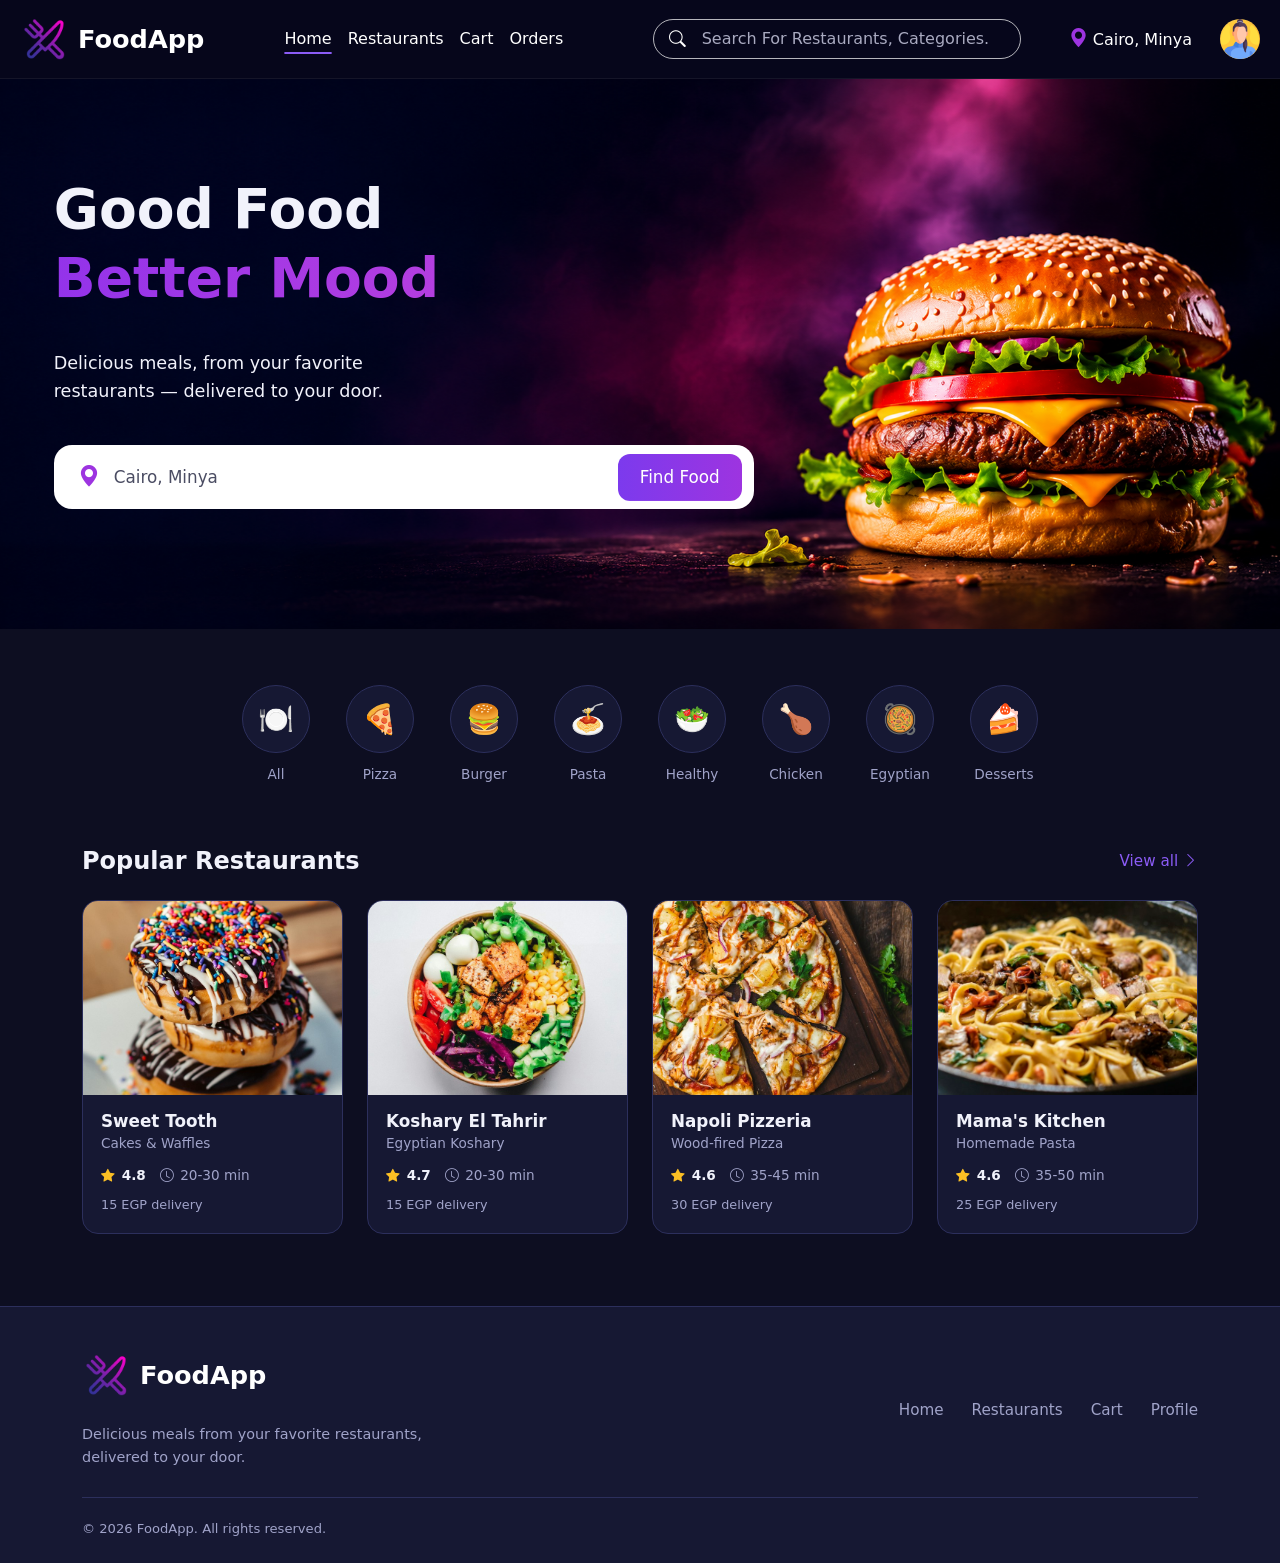
==== index.html @ acb07365 "Add files via upload" ====
<!doctype html>
<html lang="en" data-bs-theme="dark">
  <head>
    <meta charset="UTF-8" />
    <meta name="viewport" content="width=device-width, initial-scale=1" />
    <title>FoodApp</title>
    <link rel="icon" href="images/logo.png" />
    <link rel="stylesheet" href="css/bootstrap.min.css" />
    <link
      href="https://cdn.jsdelivr.net/npm/bootstrap-icons@1.11.3/font/bootstrap-icons.min.css"
      rel="stylesheet"
    />
    <link rel="stylesheet" href="css/style.css" />
  </head>
  <body>
    <nav class="navbar navbar-expand-lg app-navbar sticky-top">
      <div class="container-fluid app-nav-inner">
        <a class="navbar-brand" href="index.html">
          <img
            src="images/logo.png"
            alt="Restaurant Logo"
            class="brand-logo"
          />FoodApp
        </a>

        <form
          class="nav-search nav-search-tablet d-none d-md-flex d-lg-none"
          role="search"
        >
          <i class="bi bi-search" aria-hidden="true"></i>
          <input
            type="search"
            class="nav-search-input"
            placeholder="Search For Restaurants, Categories..."
            aria-label="Search for restaurants or categories"
          />
        </form>

        <button
          class="navbar-toggler"
          type="button"
          data-bs-toggle="offcanvas"
          data-bs-target="#mainNav"
          aria-controls="mainNav"
          aria-label="Open menu"
        >
          <span class="navbar-toggler-icon"></span>
        </button>

        <div
          class="offcanvas offcanvas-end"
          tabindex="-1"
          id="mainNav"
          aria-labelledby="mainNavLabel"
        >
          <div class="offcanvas-header">
            <span class="navbar-brand" id="mainNavLabel"
              ><img
                src="images/logo.png"
                alt="Restaurant Logo"
                class="brand-logo"
              />FoodApp</span
            >
            <button
              type="button"
              class="btn-close"
              data-bs-dismiss="offcanvas"
              aria-label="Close menu"
            ></button>
          </div>

          <div class="offcanvas-body">
            <ul class="navbar-nav nav-links">
              <li class="nav-item">
                <a class="nav-link" href="index.html" data-page="index.html"
                  >Home</a
                >
              </li>
              <li class="nav-item">
                <a
                  class="nav-link"
                  href="restaurants.html"
                  data-page="restaurants.html"
                  >Restaurants</a
                >
              </li>
              <li class="nav-item">
                <a class="nav-link" href="cart.html" data-page="cart.html"
                  >Cart
                  <span id="cartCount" class="cart-badge d-none">0</span></a
                >
              </li>
              <li class="nav-item">
                <a class="nav-link" href="orders.html" data-page="orders.html"
                  >Orders</a
                >
              </li>
            </ul>

            <form
              class="nav-search nav-search-main d-flex d-md-none d-lg-flex"
              role="search"
            >
              <i class="bi bi-search" aria-hidden="true"></i>
              <input
                type="search"
                class="nav-search-input"
                placeholder="Search For Restaurants, Categories..."
                aria-label="Search for restaurants or categories"
              />
            </form>

            <div class="nav-location d-none d-lg-block">
              <i class="bi bi-geo-alt-fill" aria-hidden="true"></i>
              <span class="nav-location-text">Cairo, Minya</span>
            </div>

            <a
              class="nav-avatar d-none d-lg-block"
              href="profile.html"
              data-page="profile.html"
              aria-label="Profile"
            >
              <span class="avatar-circle">
                <img src="images/woman.png" alt="Person" class="w-100" />
              </span>
            </a>
          </div>
        </div>
      </div>
    </nav>

    <main>
      <section class="hero-section">
        <div class="hero-content">
          <h1 class="hero-title">
            Good Food<br /><span class="hero-accent">Better Mood</span>
          </h1>
          <p class="hero-text">
            Delicious meals, from your favorite restaurants &mdash; delivered to
            your door.
          </p>

          <form id="locationForm" class="location-box">
            <i class="bi bi-geo-alt-fill location-pin" aria-hidden="true"></i>
            <input
              type="text"
              id="locationInput"
              class="location-input"
              placeholder="Enter your delivery area"
              aria-label="Delivery area"
              autocomplete="off"
            />
            <button type="submit" class="btn-find">Find Food</button>
          </form>
        </div>
      </section>
      <section class="section pb-0">
        <div class="container">
          <div id="categoryList" class="category-list"></div>
        </div>
      </section>
      <section class="section">
        <div class="container">
          <div class="d-flex justify-content-between align-items-center mb-4">
            <h2 class="section-title mb-0">Popular Restaurants</h2>
            <a href="restaurants.html" class="view-all"
              >View all <i class="bi bi-chevron-right"></i
            ></a>
          </div>
          <div id="popularList" class="row g-4"></div>
        </div>
      </section>
    </main>
    <footer class="app-footer">
      <div class="container">
        <div class="row gy-4 align-items-center">
          <div class="col-md-6">
            <a class="navbar-brand" href="index.html"
              ><img src="images/logo.png" alt="" class="brand-logo" />FoodApp</a
            >
            <p class="footer-text mb-0 mt-3">
              Delicious meals from your favorite restaurants, delivered to your
              door.
            </p>
          </div>
          <div class="col-md-6">
            <ul class="footer-links">
              <li><a href="index.html">Home</a></li>
              <li><a href="restaurants.html">Restaurants</a></li>
              <li><a href="cart.html">Cart</a></li>
              <li><a href="profile.html">Profile</a></li>
            </ul>
          </div>
        </div>
        <p class="footer-copy">&copy; 2026 FoodApp. All rights reserved.</p>
      </div>
    </footer>

    <script src="js/bootstrap.bundle.min.js"></script>
    <script src="js/app.js"></script>
  </body>
</html>
---- css/style.css ----
:root {
  --bg: #0d0e21;
  --nav-bg: #06061b;
  --surface: #161833;
  --surface-2: #1f2245;
  --line: #2c2f5c;
  --text: #f1f2fb;
  --muted: #a0a3c9;
  --primary: #8b5cf6;
  --primary-hover: #7c3aed;
  --accent: #9d34e0;
  --indigo: #5a4df5;
  --star: #fbbf24;
  --radius: 16px;
  --shadow: 0 12px 32px rgba(0, 0, 0, 0.35);
  --font:
    "Segoe UI", system-ui, -apple-system, Roboto, "Helvetica Neue", Arial,
    sans-serif;
}

body {
  font-family: var(--font);
  background: var(--bg);
  color: var(--text);
  line-height: 1.6;
}
a {
  color: inherit;
  text-decoration: none;
}
:focus-visible {
  outline: 3px solid var(--primary);
  outline-offset: 3px;
}

.section {
  padding: 48px 0;
}
.section-title {
  font-size: 1.5rem;
  font-weight: 600;
  margin-bottom: 24px;
}
.view-all {
  color: var(--primary);
  font-weight: 500;
  font-size: 0.95rem;
}
.view-all:hover {
  color: var(--text);
}

/* Buttons */
.btn-primary {
  --bs-btn-bg: var(--primary);
  --bs-btn-border-color: var(--primary);
  --bs-btn-color: #fff;
  --bs-btn-hover-bg: var(--primary-hover);
  --bs-btn-hover-border-color: var(--primary-hover);
  --bs-btn-hover-color: #fff;
  --bs-btn-active-bg: var(--primary-hover);
  --bs-btn-active-border-color: var(--primary-hover);
  --bs-btn-active-color: #fff;
  font-weight: 600;
  border-radius: 12px;
  padding: 10px 24px;
}
.btn-reset {
  background: transparent;
  color: var(--muted);
  border: 1px solid var(--line);
  border-radius: 999px;
  padding: 6px 16px;
  font-family: inherit;
  font-size: 0.9rem;
  white-space: nowrap;
}
.btn-reset:hover {
  color: var(--text);
  border-color: var(--primary);
}

/* Navbar */
.app-navbar {
  background: var(--nav-bg);
  border-bottom: 1px solid rgba(255, 255, 255, 0.06);
  padding: 12px 0;
}
.app-nav-inner {
  gap: 16px;
}
.navbar-brand {
  display: inline-flex;
  align-items: center;
  gap: 10px;
  margin: 0;
  font-size: 1.45rem;
  font-weight: 600;
  color: #fff;
}
.brand-logo {
  width: 40px;
  object-fit: contain;
}
.navbar-toggler {
  margin-left: auto;
  border: 1px solid var(--line);
  padding: 6px 10px;
}

.nav-search {
  position: relative;
  align-items: center;
  border: 1px solid rgba(255, 255, 255, 0.7);
  border-radius: 999px;
  padding: 0 15px;
  height: 48px;
}
.nav-search .bi-search {
  color: #fff;
  font-size: 1.05rem;
  margin-right: 14px;
}
.nav-search-input {
  flex: 1;
  min-width: 0;
  background: transparent;
  border: 0;
  outline: 0;
  color: #fff;
  font-family: inherit;
  font-size: 1rem;
}
.nav-search-input::placeholder {
  color: #a9aac0;
}
.nav-search:focus-within {
  border-color: var(--primary);
}

.app-navbar .offcanvas {
  background: var(--surface);
  border-left: 1px solid var(--line);
  max-width: 50vw;
}
.app-navbar .offcanvas-header {
  border-bottom: 1px solid var(--line);
}
.app-navbar .offcanvas-body {
  display: flex;
  flex-direction: column;
  gap: 20px;
}
.nav-search-main {
  order: -1;
}
.nav-links {
  gap: 5px;
}
.app-navbar .nav-link {
  color: #fff;
  font-size: 1rem;
  padding: 10px 0;
}
.app-navbar .nav-link:hover {
  color: var(--primary);
}
.app-navbar .nav-link.active {
  text-decoration: underline;
  text-decoration-color: var(--primary);
  text-decoration-thickness: 2px;
  text-underline-offset: 8px;
}
.cart-badge {
  display: inline-block;
  min-width: 20px;
  padding: 0 6px;
  margin-left: 4px;
  background: var(--primary);
  color: #fff;
  border-radius: 999px;
  font-size: 0.72rem;
  line-height: 20px;
  text-align: center;
}
.nav-location {
  color: #fff;
  white-space: nowrap;
}
.nav-location .bi {
  color: var(--accent);
  font-size: 1.2rem;
}
.nav-avatar {
  color: #fff;
}
.avatar-circle,
.category-icon,
.empty-icon {
  display: grid;
  place-items: center;
  border-radius: 50%;
}
.avatar-circle {
  width: 40px;
  height: 40px;
  background: linear-gradient(135deg, #ffd24d, #f0a62a);
  color: #26306b;
  font-size: 1.35rem;
}
.nav-avatar.active .avatar-circle {
  box-shadow:
    0 0 0 2px var(--nav-bg),
    0 0 0 4px var(--primary);
}

@media (min-width: 768px) and (max-width: 991.98px) {
  .nav-search-tablet {
    flex: 0 1 380px;
    margin-left: auto;
  }
  .navbar-toggler {
    margin-left: 0;
  }
}
@media (min-width: 992px) {
  .app-navbar {
    padding: 10px 0;
  }
  .app-nav-inner {
    padding: 0 20px;
  }
  .navbar-brand {
    font-size: 1.6rem;
  }
  .brand-logo {
    width: 48px;
    height: 48px;
  }
  .app-navbar .offcanvas {
    max-width: none;
    border: 0;
    background: transparent;
  }
  .app-navbar.navbar-expand-lg .offcanvas .offcanvas-body {
    flex-direction: row;
    align-items: center;
    flex-grow: 1;
    gap: 0;
  }
  .nav-search-main {
    order: 0;
    margin-left: auto;
    flex: 0 1 368px;
    min-width: 180px;
    height: 40px;
  }
  .nav-links {
    flex-direction: row;
    margin-left: 56px;
    gap: 0;
  }
  .app-navbar .nav-link {
    padding: 8px 20px;
  }
  .nav-location {
    margin-left: 48px;
  }
  .nav-avatar {
    margin-left: 28px;
  }
}
@media (min-width: 992px) and (max-width: 1199.98px) {
  .nav-links {
    margin-left: 24px;
  }
  .app-navbar .nav-link {
    padding: 8px 12px;
  }
  .nav-avatar {
    margin-left: 20px;
  }
}

/* Hero */
.hero-section {
  display: flex;
  align-items: center;
  min-height: clamp(520px, 43vw, 680px);
  padding: 48px clamp(24px, 4.2vw, 64px) 72px;
  background: url("../images/background-burger.png") right center / cover
    no-repeat;
}
.hero-content {
  width: 100%;
  max-width: 700px;
}
.hero-title {
  font-size: clamp(2.6rem, 4.3vw, 4.2rem);
  font-weight: 700;
  line-height: 1.25;
  margin-bottom: 36px;
}
.hero-accent {
  background: linear-gradient(90deg, #9333ea, #b43ee0);
  -webkit-background-clip: text;
  background-clip: text;
  color: transparent;
}
.hero-text {
  font-size: 1.1rem;
  max-width: 410px;
  margin-bottom: 40px;
}

.location-box {
  display: flex;
  align-items: center;
  gap: 12px;
  height: 64px;
  padding: 0 12px 0 24px;
  background: #fff;
  border-radius: 18px;
}
.location-pin {
  color: var(--accent);
  font-size: 1.35rem;
}
.location-input {
  flex: 1;
  min-width: 0;
  border: 0;
  outline: 0;
  background: transparent;
  color: #4b4d63;
  font-family: inherit;
  font-size: 1.05rem;
}
.location-input::placeholder {
  color: #8a8ca3;
}
.btn-find {
  background: linear-gradient(
    90deg,
    var(--primary-hover),
    var(--accent),
    var(--indigo)
  );
  background-size: 200% 100%;
  background-position: left center;
  color: #fff;
  border: 0;
  border-radius: 12px;
  padding: 10px 22px;
  font-family: inherit;
  font-size: 1.05rem;
  font-weight: 500;
  white-space: nowrap;
  transition: background 0.5s ease-in-out;
}
.btn-find:hover {
  background-position: right center;
}

/* Categories */
.category-list {
  display: flex;
  gap: 20px;
  padding: 8px 4px 12px;
  justify-content: center;
}
.category-item {
  flex: 0 0 auto;
  width: 84px;
  text-align: center;
}
.category-icon,
.empty-icon {
  font-size: 1.8rem;
  background: var(--surface);
  border: 1px solid var(--line);
}
.category-icon {
  width: 68px;
  height: 68px;
  margin: 0 auto 8px;
  transition:
    background 0.2s,
    border-color 0.2s;
}
.category-name {
  font-size: 0.85rem;
  font-weight: 500;
  color: var(--muted);
}
.category-item:hover .category-icon {
  border-color: var(--primary);
  background: var(--surface-2);
}
.category-item:hover .category-name {
  color: var(--text);
}
@media (max-width: 850px) {
  .category-list {
    justify-content: flex-start;
    overflow-x: auto;
  }
}

/* Restaurant card */
.restaurant-card {
  display: block;
  height: 100%;
  background: var(--surface);
  border: 1px solid var(--line);
  border-radius: var(--radius);
  overflow: hidden;
  transition:
    transform 0.2s,
    border-color 0.2s,
    box-shadow 0.2s;
}
.restaurant-card:hover {
  transform: translateY(-4px);
  border-color: var(--primary);
  box-shadow: var(--shadow);
}
.restaurant-img {
  aspect-ratio: 4 / 3;
  overflow: hidden;
  background: var(--surface-2);
}
.restaurant-img img {
  width: 100%;
  height: 100%;
  object-fit: cover;
  display: block;
  transition: transform 0.4s;
}
.restaurant-card:hover .restaurant-img img {
  transform: scale(1.04);
}
.restaurant-body {
  padding: 16px 18px 18px;
}
.restaurant-name {
  font-size: 1.05rem;
  font-weight: 600;
  margin: 0 0 2px;
}
.restaurant-cuisine {
  color: var(--muted);
  font-size: 0.85rem;
  margin-bottom: 10px;
}
.restaurant-meta {
  display: flex;
  align-items: center;
  gap: 14px;
  font-size: 0.85rem;
  color: var(--muted);
}
.meta-rating {
  color: var(--text);
  font-weight: 600;
}
.meta-rating .bi {
  color: var(--star);
}
.meta-rating .bi,
.meta-time .bi {
  margin-right: 2px;
}
.fee-tag {
  display: block;
  margin-top: 8px;
  font-size: 0.8rem;
  color: var(--muted);
}
.fee-tag.free {
  color: var(--primary);
  font-weight: 500;
}

/* Restaurants page */
.page-title {
  font-size: clamp(1.8rem, 4vw, 2.4rem);
  font-weight: 700;
  margin-bottom: 4px;
}
.page-sub {
  color: var(--muted);
  margin-bottom: 28px;
}
.filter-bar {
  display: flex;
  gap: 12px;
  align-items: center;
  justify-content: space-between;
}
.filter-list {
  display: flex;
  gap: 10px;
  overflow-x: auto;
  padding: 4px 0 10px;
}
.filter-chip {
  flex: 0 0 auto;
  background: var(--surface);
  color: var(--muted);
  border: 1px solid var(--line);
  border-radius: 999px;
  padding: 7px 18px;
  font-weight: 500;
  font-size: 0.9rem;
  font-family: inherit;
  transition:
    background 0.2s,
    border-color 0.2s,
    color 0.2s;
}
.filter-chip:hover {
  color: var(--text);
  border-color: var(--primary);
}
.filter-chip.active {
  background: var(--primary);
  border-color: var(--primary);
  color: #fff;
}
.results-info {
  color: var(--muted);
  font-size: 0.9rem;
  margin: 8px 0 20px;
}

.empty-state {
  text-align: center;
  padding: 56px 16px;
  max-width: 460px;
  margin: 0 auto;
}
.empty-icon {
  width: 72px;
  height: 72px;
  margin: 0 auto 16px;
  color: var(--primary);
}
.empty-state h2 {
  font-size: 1.4rem;
  font-weight: 600;
  margin-bottom: 8px;
}
.empty-state p {
  color: var(--muted);
  margin-bottom: 20px;
}

/* Footer */
.app-footer {
  background: var(--surface);
  border-top: 1px solid var(--line);
  padding: 44px 0 24px;
  margin-top: 24px;
}
.footer-text {
  color: var(--muted);
  max-width: 360px;
  font-size: 0.9rem;
}
.footer-links {
  list-style: none;
  display: flex;
  flex-wrap: wrap;
  gap: 8px 28px;
  margin: 0;
  padding: 0;
}
@media (min-width: 768px) {
  .footer-links {
    justify-content: flex-end;
  }
}
.footer-links a {
  color: var(--muted);
  font-weight: 500;
  font-size: 0.95rem;
}
.footer-links a:hover {
  color: var(--text);
}
.footer-copy {
  color: var(--muted);
  font-size: 0.82rem;
  margin: 28px 0 0;
  padding-top: 20px;
  border-top: 1px solid var(--line);
}

/* Mobile */
@media (max-width: 767.98px) {
  .hero-section {
    min-height: 540px;
    padding: 40px 20px 56px;
    background:
      linear-gradient(
        180deg,
        rgba(6, 6, 27, 0.8) 0%,
        rgba(6, 6, 27, 0.35) 100%
      ),
      url("../images/background-burger.png") 78% center / cover no-repeat;
  }
  .hero-title {
    margin-bottom: 20px;
  }
  .hero-text {
    margin-bottom: 28px;
  }
  .location-box {
    height: 58px;
    padding-left: 16px;
    border-radius: 16px;
  }
  .btn-find {
    padding: 9px 16px;
    font-size: 1rem;
  }
}
@media (max-width: 575.98px) {
  .filter-bar {
    flex-wrap: wrap;
  }
}
@media (prefers-reduced-motion: reduce) {
  * {
    transition: none !important;
  }
  .restaurant-card:hover,
  .restaurant-card:hover .restaurant-img img {
    transform: none;
  }
}
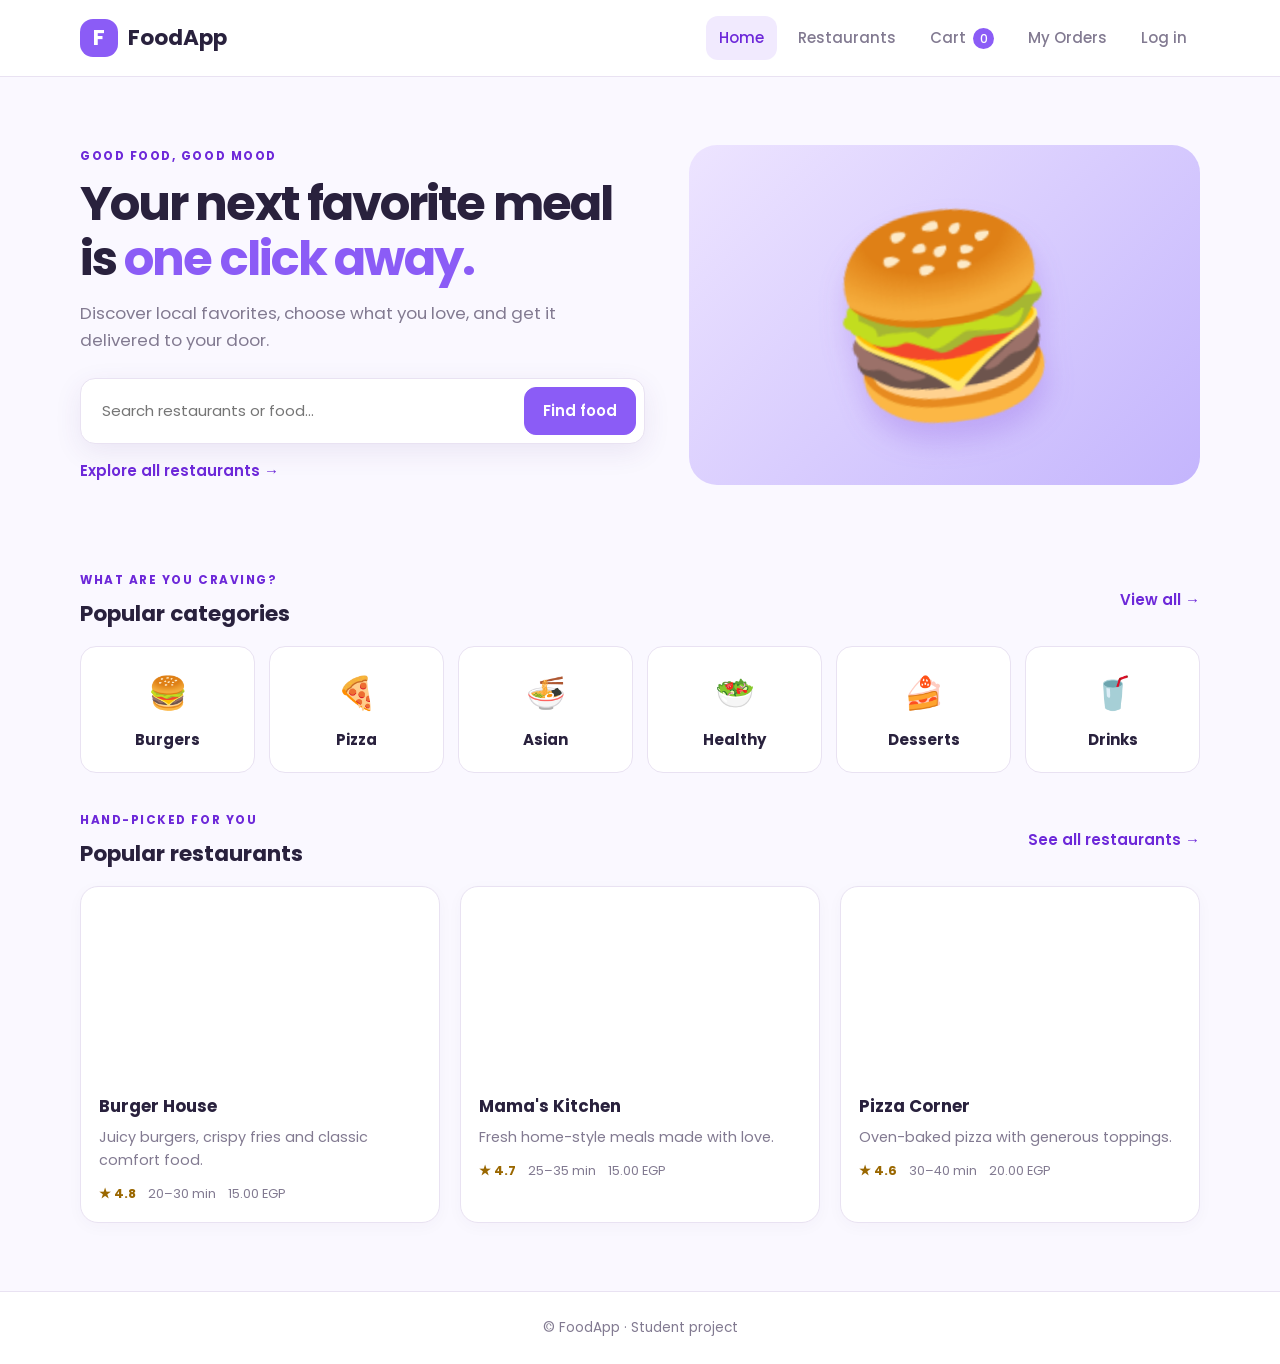
==== commit b7d2ac5d: "Add files via upload" ====
--- a/index.html
+++ b/index.html
@@ -1,203 +1,60 @@
-<!doctype html>
-<html lang="en" data-bs-theme="dark">
-  <head>
-    <meta charset="UTF-8" />
-    <meta name="viewport" content="width=device-width, initial-scale=1" />
-    <title>FoodApp</title>
-    <link rel="icon" href="images/logo.png" />
-    <link rel="stylesheet" href="css/bootstrap.min.css" />
-    <link
-      href="https://cdn.jsdelivr.net/npm/bootstrap-icons@1.11.3/font/bootstrap-icons.min.css"
-      rel="stylesheet"
-    />
-    <link rel="stylesheet" href="css/style.css" />
-  </head>
-  <body>
-    <nav class="navbar navbar-expand-lg app-navbar sticky-top">
-      <div class="container-fluid app-nav-inner">
-        <a class="navbar-brand" href="index.html">
-          <img
-            src="images/logo.png"
-            alt="Restaurant Logo"
-            class="brand-logo"
-          />FoodApp
-        </a>
+<!DOCTYPE html>
+<html lang="en">
+<head>
+  <meta charset="utf-8">
+  <meta name="viewport" content="width=device-width, initial-scale=1">
+  <title>FoodApp | Discover great food</title>
+  <link rel="preconnect" href="https://fonts.googleapis.com">
+  <link rel="preconnect" href="https://fonts.gstatic.com" crossorigin>
+  <link href="https://fonts.googleapis.com/css2?family=Poppins:wght@400;500;600;700&display=swap" rel="stylesheet">
+  <link rel="stylesheet" href="css/common.css">
+<link rel="stylesheet" href="css/home.css">
+</head>
+<body>
+  <header id="site-header"></header>
 
-        <form
-          class="nav-search nav-search-tablet d-none d-md-flex d-lg-none"
-          role="search"
-        >
-          <i class="bi bi-search" aria-hidden="true"></i>
-          <input
-            type="search"
-            class="nav-search-input"
-            placeholder="Search For Restaurants, Categories..."
-            aria-label="Search for restaurants or categories"
-          />
+  <main class="container">
+    <section class="hero">
+      <div class="hero-copy">
+        <p class="eyebrow">GOOD FOOD, GOOD MOOD</p>
+        <h1>Your next favorite meal is <span>one click away.</span></h1>
+        <p>Discover local favorites, choose what you love, and get it delivered to your door.</p>
+        <form class="search-form" action="restaurants.html">
+          <input name="q" placeholder="Search restaurants or food..." aria-label="Search restaurants or food">
+          <button class="btn">Find food</button>
         </form>
+        <a class="text-link" href="restaurants.html">Explore all restaurants →</a>
+      </div>
+      <div class="hero-image" role="img" aria-label="Delicious burger and fries"></div>
+    </section>
 
-        <button
-          class="navbar-toggler"
-          type="button"
-          data-bs-toggle="offcanvas"
-          data-bs-target="#mainNav"
-          aria-controls="mainNav"
-          aria-label="Open menu"
-        >
-          <span class="navbar-toggler-icon"></span>
-        </button>
+    <section class="section">
+      <div class="section-heading">
+        <div>
+          <p class="eyebrow">WHAT ARE YOU CRAVING?</p>
+          <h2>Popular categories</h2>
+        </div>
+        <a class="text-link" href="restaurants.html">View all →</a>
+      </div>
+      <div id="category-list" class="category-grid"></div>
+    </section>
 
-        <div
-          class="offcanvas offcanvas-end"
-          tabindex="-1"
-          id="mainNav"
-          aria-labelledby="mainNavLabel"
-        >
-          <div class="offcanvas-header">
-            <span class="navbar-brand" id="mainNavLabel"
-              ><img
-                src="images/logo.png"
-                alt="Restaurant Logo"
-                class="brand-logo"
-              />FoodApp</span
-            >
-            <button
-              type="button"
-              class="btn-close"
-              data-bs-dismiss="offcanvas"
-              aria-label="Close menu"
-            ></button>
-          </div>
+    <section class="section">
+      <div class="section-heading">
+        <div>
+          <p class="eyebrow">HAND-PICKED FOR YOU</p>
+          <h2>Popular restaurants</h2>
+        </div>
+        <a class="text-link" href="restaurants.html">See all restaurants →</a>
+      </div>
+      <div id="popular-list" class="restaurant-grid"></div>
+    </section>
+  </main>
 
-          <div class="offcanvas-body">
-            <ul class="navbar-nav nav-links">
-              <li class="nav-item">
-                <a class="nav-link" href="index.html" data-page="index.html"
-                  >Home</a
-                >
-              </li>
-              <li class="nav-item">
-                <a
-                  class="nav-link"
-                  href="restaurants.html"
-                  data-page="restaurants.html"
-                  >Restaurants</a
-                >
-              </li>
-              <li class="nav-item">
-                <a class="nav-link" href="cart.html" data-page="cart.html"
-                  >Cart
-                  <span id="cartCount" class="cart-badge d-none">0</span></a
-                >
-              </li>
-              <li class="nav-item">
-                <a class="nav-link" href="orders.html" data-page="orders.html"
-                  >Orders</a
-                >
-              </li>
-            </ul>
+  <footer class="footer">
+    © FoodApp · Student project
+  </footer>
 
-            <form
-              class="nav-search nav-search-main d-flex d-md-none d-lg-flex"
-              role="search"
-            >
-              <i class="bi bi-search" aria-hidden="true"></i>
-              <input
-                type="search"
-                class="nav-search-input"
-                placeholder="Search For Restaurants, Categories..."
-                aria-label="Search for restaurants or categories"
-              />
-            </form>
-
-            <div class="nav-location d-none d-lg-block">
-              <i class="bi bi-geo-alt-fill" aria-hidden="true"></i>
-              <span class="nav-location-text">Cairo, Minya</span>
-            </div>
-
-            <a
-              class="nav-avatar d-none d-lg-block"
-              href="profile.html"
-              data-page="profile.html"
-              aria-label="Profile"
-            >
-              <span class="avatar-circle">
-                <img src="images/woman.png" alt="Person" class="w-100" />
-              </span>
-            </a>
-          </div>
-        </div>
-      </div>
-    </nav>
-
-    <main>
-      <section class="hero-section">
-        <div class="hero-content">
-          <h1 class="hero-title">
-            Good Food<br /><span class="hero-accent">Better Mood</span>
-          </h1>
-          <p class="hero-text">
-            Delicious meals, from your favorite restaurants &mdash; delivered to
-            your door.
-          </p>
-
-          <form id="locationForm" class="location-box">
-            <i class="bi bi-geo-alt-fill location-pin" aria-hidden="true"></i>
-            <input
-              type="text"
-              id="locationInput"
-              class="location-input"
-              placeholder="Enter your delivery area"
-              aria-label="Delivery area"
-              autocomplete="off"
-            />
-            <button type="submit" class="btn-find">Find Food</button>
-          </form>
-        </div>
-      </section>
-      <section class="section pb-0">
-        <div class="container">
-          <div id="categoryList" class="category-list"></div>
-        </div>
-      </section>
-      <section class="section">
-        <div class="container">
-          <div class="d-flex justify-content-between align-items-center mb-4">
-            <h2 class="section-title mb-0">Popular Restaurants</h2>
-            <a href="restaurants.html" class="view-all"
-              >View all <i class="bi bi-chevron-right"></i
-            ></a>
-          </div>
-          <div id="popularList" class="row g-4"></div>
-        </div>
-      </section>
-    </main>
-    <footer class="app-footer">
-      <div class="container">
-        <div class="row gy-4 align-items-center">
-          <div class="col-md-6">
-            <a class="navbar-brand" href="index.html"
-              ><img src="images/logo.png" alt="" class="brand-logo" />FoodApp</a
-            >
-            <p class="footer-text mb-0 mt-3">
-              Delicious meals from your favorite restaurants, delivered to your
-              door.
-            </p>
-          </div>
-          <div class="col-md-6">
-            <ul class="footer-links">
-              <li><a href="index.html">Home</a></li>
-              <li><a href="restaurants.html">Restaurants</a></li>
-              <li><a href="cart.html">Cart</a></li>
-              <li><a href="profile.html">Profile</a></li>
-            </ul>
-          </div>
-        </div>
-        <p class="footer-copy">&copy; 2026 FoodApp. All rights reserved.</p>
-      </div>
-    </footer>
-
-    <script src="js/bootstrap.bundle.min.js"></script>
-    <script src="js/app.js"></script>
-  </body>
-</html>
+  <script src="js/app.js"></script>
+</body>
+</html>
--- a/css/common.css
+++ b/css/common.css
@@ -0,0 +1,385 @@
+/* --- FoodApp Shared Styles (White & Purple Theme) --- */
+
+:root {
+  --primary: #8b5cf6;
+  --primary-dark: #6d28d9;
+  --primary-soft: #f1eafe;
+  --bg: #faf8ff;
+  --surface: #fff;
+  --text: #29213d;
+  --muted: #827a91;
+  --line: #e9e2f2;
+  --success: #168a55;
+  --danger: #d14363;
+  --radius: 18px;
+  --shadow: 0 8px 28px rgba(76, 42, 130, .09);
+  --font: 'Poppins', sans-serif;
+}
+
+*,
+*::before,
+*::after {
+  box-sizing: border-box;
+}
+
+html {
+  scroll-behavior: smooth;
+}
+
+body {
+  margin: 0;
+  background: var(--bg);
+  color: var(--text);
+  font-family: var(--font);
+  font-size: 15px;
+  line-height: 1.6;
+}
+
+a {
+  color: inherit;
+  text-decoration: none;
+}
+
+button,
+input,
+textarea {
+  font: inherit;
+}
+
+button {
+  cursor: pointer;
+}
+
+img {
+  max-width: 100%;
+}
+
+/* --- Typography & Layout --- */
+.container {
+  width: min(1120px, calc(100% - 36px));
+  margin-inline: auto;
+  padding-block: 30px;
+  min-height: calc(100vh - 150px);
+}
+
+.hidden {
+  display: none !important;
+}
+
+.muted {
+  color: var(--muted);
+}
+
+h1,
+h2,
+h3,
+p {
+  margin-top: 0;
+}
+
+h1 {
+  font-size: clamp(2rem, 4vw, 3rem);
+  line-height: 1.15;
+  letter-spacing: -.04em;
+  margin-bottom: 14px;
+}
+
+h2 {
+  font-size: 1.35rem;
+  line-height: 1.3;
+  margin-bottom: 16px;
+}
+
+h3 {
+  font-size: 1.05rem;
+  line-height: 1.35;
+  margin-bottom: 8px;
+}
+
+/* --- Navigation & Brand --- */
+.site-nav {
+  background: #fff;
+  border-bottom: 1px solid var(--line);
+  position: sticky;
+  top: 0;
+  z-index: 20;
+}
+
+.nav-inner {
+  width: min(1120px, calc(100% - 36px));
+  min-height: 76px;
+  margin: auto;
+  display: flex;
+  align-items: center;
+  justify-content: space-between;
+  gap: 24px;
+}
+
+.brand {
+  font-size: 1.35rem;
+  font-weight: 700;
+  display: flex;
+  align-items: center;
+  gap: 10px;
+  white-space: nowrap;
+}
+
+.brand-mark {
+  display: grid;
+  place-items: center;
+  width: 38px;
+  height: 38px;
+  border-radius: 13px;
+  background: var(--primary);
+  color: white;
+}
+
+.nav-links {
+  display: flex;
+  align-items: center;
+  gap: 8px;
+}
+
+.nav-links a {
+  padding: 10px 13px;
+  border-radius: 12px;
+  color: var(--muted);
+  font-weight: 500;
+  transition: .2s;
+}
+
+.nav-links a:hover,
+.nav-links a.active {
+  background: var(--primary-soft);
+  color: var(--primary-dark);
+}
+
+.cart-count {
+  display: inline-grid;
+  place-items: center;
+  min-width: 21px;
+  height: 21px;
+  padding: 0 5px;
+  border-radius: 20px;
+  background: var(--primary);
+  color: #fff;
+  font-size: .75rem;
+  margin-left: 3px;
+}
+
+/* --- Buttons & Links --- */
+.btn {
+  display: inline-flex;
+  align-items: center;
+  justify-content: center;
+  gap: 8px;
+  background: var(--primary);
+  color: #fff;
+  border: 1px solid var(--primary);
+  border-radius: 12px;
+  padding: 11px 18px;
+  font-weight: 600;
+  transition: background .2s, transform .2s;
+  white-space: nowrap;
+}
+
+.btn:hover {
+  background: var(--primary-dark);
+  border-color: var(--primary-dark);
+  transform: translateY(-1px);
+}
+
+.btn-outline {
+  background: #fff;
+  color: var(--primary-dark);
+  border-color: #d7c8f5;
+}
+
+.btn-outline:hover {
+  background: var(--primary-soft);
+  color: var(--primary-dark);
+  border-color: var(--primary);
+}
+
+.full-width {
+  width: 100%;
+}
+
+.text-link {
+  color: var(--primary-dark);
+  font-weight: 600;
+}
+
+.text-link:hover {
+  text-decoration: underline;
+}
+
+.link-button {
+  background: none;
+  border: 0;
+  color: var(--primary-dark);
+  font-weight: 600;
+  padding: 4px;
+}
+
+/* --- Sections, Panels & Components --- */
+.section {
+  margin-block: 38px;
+}
+
+.section-heading {
+  display: flex;
+  align-items: center;
+  justify-content: space-between;
+  gap: 18px;
+  margin-bottom: 18px;
+}
+
+.section-heading h1,
+.section-heading h2 {
+  margin-bottom: 0;
+}
+
+.eyebrow {
+  text-transform: uppercase;
+  letter-spacing: .13em;
+  font-size: .74rem;
+  font-weight: 700;
+  color: var(--primary-dark);
+  margin-bottom: 10px;
+}
+
+.panel {
+  background: #fff;
+  border: 1px solid var(--line);
+  border-radius: var(--radius);
+  padding: 24px;
+  box-shadow: var(--shadow);
+}
+
+/* --- Forms & Inputs --- */
+input:not([type=radio]):not([type=checkbox]),
+textarea {
+  width: 100%;
+  min-width: 0;
+  border: 1px solid #ded5ed;
+  border-radius: 11px;
+  background: #fff;
+  color: var(--text);
+  padding: 12px 13px;
+  outline: none;
+  transition: border .2s, box-shadow .2s;
+}
+
+input:focus,
+textarea:focus {
+  border-color: var(--primary);
+  box-shadow: 0 0 0 3px #8b5cf61c;
+}
+
+textarea {
+  resize: vertical;
+}
+
+label {
+  display: block;
+  font-weight: 500;
+  margin-bottom: 15px;
+}
+
+label input,
+label textarea {
+  margin-top: 6px;
+}
+
+hr {
+  border: 0;
+  border-top: 1px solid var(--line);
+  margin: 18px 0;
+}
+
+.notice {
+  padding: 15px 18px;
+  border: 1px solid #dfd2fa;
+  background: var(--primary-soft);
+  border-radius: 12px;
+  color: var(--text);
+}
+
+.error {
+  color: var(--danger);
+  font-size: .85rem;
+  margin: -9px 0 12px;
+}
+
+.form-message {
+  color: var(--primary-dark);
+  font-size: .9rem;
+}
+
+/* --- Utilities & Toast --- */
+.top-gap {
+  margin-top: 12px;
+}
+
+.centered {
+  text-align: center;
+  display: block;
+  margin-top: 15px;
+}
+
+.rating {
+  color: #9a6700;
+  font-weight: 700;
+}
+
+.toast {
+  position: fixed;
+  bottom: 24px;
+  right: 24px;
+  z-index: 50;
+  background: #29213d;
+  color: #fff;
+  padding: 13px 18px;
+  border-radius: 12px;
+  box-shadow: var(--shadow);
+  max-width: calc(100% - 48px);
+}
+
+.footer {
+  text-align: center;
+  color: var(--muted);
+  padding: 25px 18px;
+  border-top: 1px solid var(--line);
+  background: #fff;
+  font-size: .85rem;
+}
+
+/* --- Responsive Media Queries --- */
+@media (max-width: 700px) {
+  .nav-inner {
+    align-items: flex-start;
+    flex-direction: column;
+    padding: 14px 0;
+    gap: 8px;
+  }
+  .nav-links {
+    width: 100%;
+    overflow-x: auto;
+    padding-bottom: 3px;
+  }
+  .nav-links a {
+    white-space: nowrap;
+    padding: 8px 10px;
+  }
+  .container {
+    width: min(100% - 24px, 1120px);
+    padding-top: 22px;
+  }
+  .panel {
+    padding: 18px;
+  }
+  .section-heading {
+    align-items: flex-start;
+  }
+}
--- a/css/home.css
+++ b/css/home.css
@@ -0,0 +1,290 @@
+/* --- Hero Section & Search Form --- */
+.hero {
+  display: grid;
+  grid-template-columns: 1.05fr .95fr;
+  align-items: center;
+  gap: 44px;
+  padding: 38px 0 48px;
+}
+
+.hero-copy > p:not(.eyebrow) {
+  max-width: 540px;
+  color: var(--muted);
+  font-size: 1.05rem;
+}
+
+.hero h1 span {
+  color: var(--primary);
+}
+
+.search-form {
+  display: flex;
+  gap: 10px;
+  padding: 8px;
+  background: #fff;
+  border: 1px solid var(--line);
+  border-radius: 15px;
+  box-shadow: var(--shadow);
+  max-width: 590px;
+  margin: 24px 0 15px;
+}
+
+.search-form input:not([type=radio]) {
+  border: 0 !important;
+  box-shadow: none !important;
+}
+
+.hero-image {
+  min-height: 340px;
+  border-radius: 28px;
+  background: linear-gradient(135deg, #ede4ff, #c4b5fd);
+  position: relative;
+  overflow: hidden;
+}
+
+.hero-image:before {
+  content: '🍔';
+  position: absolute;
+  font-size: clamp(7rem, 15vw, 12rem);
+  inset: 0;
+  display: grid;
+  place-items: center;
+  filter: drop-shadow(0 18px 14px #6d28d933);
+  transform: rotate(-8deg);
+}
+
+/* --- Category Grid & Cards --- */
+.category-grid {
+  display: grid;
+  grid-template-columns: repeat(6, minmax(0, 1fr));
+  gap: 14px;
+}
+
+.category-card {
+  display: flex;
+  flex-direction: column;
+  align-items: center;
+  gap: 10px;
+  padding: 20px 10px;
+  background: #fff;
+  border: 1px solid var(--line);
+  border-radius: 16px;
+  transition: .2s;
+}
+
+.category-card:hover {
+  border-color: #c4b5fd;
+  background: var(--primary-soft);
+  transform: translateY(-3px);
+}
+
+.category-emoji {
+  font-size: 2rem;
+}
+
+/* --- Restaurant Grid & Cards --- */
+.restaurant-grid {
+  display: grid;
+  grid-template-columns: repeat(3, minmax(0, 1fr));
+  gap: 20px;
+}
+
+.restaurant-card {
+  display: block;
+  overflow: hidden;
+  background: #fff;
+  border: 1px solid var(--line);
+  border-radius: 18px;
+  transition: .22s;
+  box-shadow: 0 4px 16px #38205d08;
+}
+
+.restaurant-card:hover {
+  transform: translateY(-4px);
+  border-color: #c4b5fd;
+  box-shadow: var(--shadow);
+}
+
+.restaurant-photo {
+  height: 190px;
+  background: linear-gradient(135deg, #eee5ff, #c4b5fd);
+  background-position: center;
+  background-size: cover;
+}
+
+.restaurant-body {
+  padding: 18px;
+}
+
+.restaurant-body p {
+  color: var(--muted);
+  font-size: .9rem;
+  margin-bottom: 12px;
+}
+
+.restaurant-meta {
+  display: flex;
+  flex-wrap: wrap;
+  gap: 12px;
+  color: var(--muted);
+  font-size: .8rem;
+}
+
+/* --- Page Intro & Filters --- */
+.page-intro {
+  padding: 20px 0 15px;
+}
+
+.page-intro > p:last-child {
+  color: var(--muted);
+}
+
+.page-search {
+  max-width: 100%;
+  margin: 12px 0 20px;
+}
+
+.filter-list {
+  display: flex;
+  gap: 9px;
+  overflow-x: auto;
+  padding: 8px 0 22px;
+}
+
+.filter-chip {
+  border: 1px solid var(--line);
+  background: #fff;
+  color: var(--muted);
+  padding: 9px 16px;
+  border-radius: 30px;
+  white-space: nowrap;
+  font-weight: 500;
+}
+
+.filter-chip:hover,
+.filter-chip.active {
+  background: var(--primary);
+  border-color: var(--primary);
+  color: #fff;
+}
+
+/* --- Detail Hero Section --- */
+.detail-hero {
+  display: grid;
+  grid-template-columns: .9fr 1.1fr;
+  align-items: center;
+  gap: 30px;
+  margin: 20px 0 36px;
+}
+
+.detail-photo {
+  min-height: 270px;
+  border-radius: 22px;
+  background: linear-gradient(135deg, #eee5ff, #c4b5fd);
+  background-size: cover;
+  background-position: center;
+}
+
+/* --- Menu Grid & Items --- */
+.menu-grid {
+  display: grid;
+  grid-template-columns: repeat(2, minmax(0, 1fr));
+  gap: 15px;
+}
+
+.menu-item {
+  display: flex;
+  align-items: center;
+  gap: 14px;
+  padding: 16px;
+  background: #fff;
+  border: 1px solid var(--line);
+  border-radius: 16px;
+}
+
+.menu-emoji {
+  display: grid;
+  place-items: center;
+  flex: 0 0 65px;
+  height: 65px;
+  border-radius: 13px;
+  background: var(--primary-soft);
+  font-size: 2rem;
+}
+
+.menu-item-info {
+  flex: 1;
+  min-width: 0;
+}
+
+.menu-item-info p {
+  font-size: .84rem;
+  color: var(--muted);
+  margin-bottom: 6px;
+}
+
+.menu-price {
+  font-weight: 700;
+  color: var(--primary-dark);
+}
+
+.add-btn {
+  border: 0;
+  border-radius: 10px;
+  padding: 9px 12px;
+  background: var(--primary-soft);
+  color: var(--primary-dark);
+  font-weight: 700;
+}
+
+.add-btn:hover {
+  background: var(--primary);
+  color: white;
+}
+
+/* --- Responsive Media Queries --- */
+@media (max-width: 850px) {
+  .hero {
+    grid-template-columns: 1fr;
+    gap: 24px;
+  }
+  .hero-image {
+    min-height: 240px;
+  }
+  .category-grid {
+    grid-template-columns: repeat(3, minmax(0, 1fr));
+  }
+  .restaurant-grid {
+    grid-template-columns: repeat(2, minmax(0, 1fr));
+  }
+  .detail-hero {
+    grid-template-columns: 1fr;
+  }
+  .detail-photo {
+    min-height: 230px;
+  }
+}
+
+@media (max-width: 560px) {
+  .restaurant-grid,
+  .menu-grid {
+    grid-template-columns: 1fr;
+  }
+  .search-form {
+    flex-wrap: wrap;
+  }
+  .search-form .btn {
+    width: 100%;
+  }
+  .restaurant-photo {
+    height: 210px;
+  }
+  .menu-item {
+    align-items: flex-start;
+  }
+  .menu-emoji {
+    flex-basis: 54px;
+    height: 54px;
+    font-size: 1.6rem;
+  }
+}
